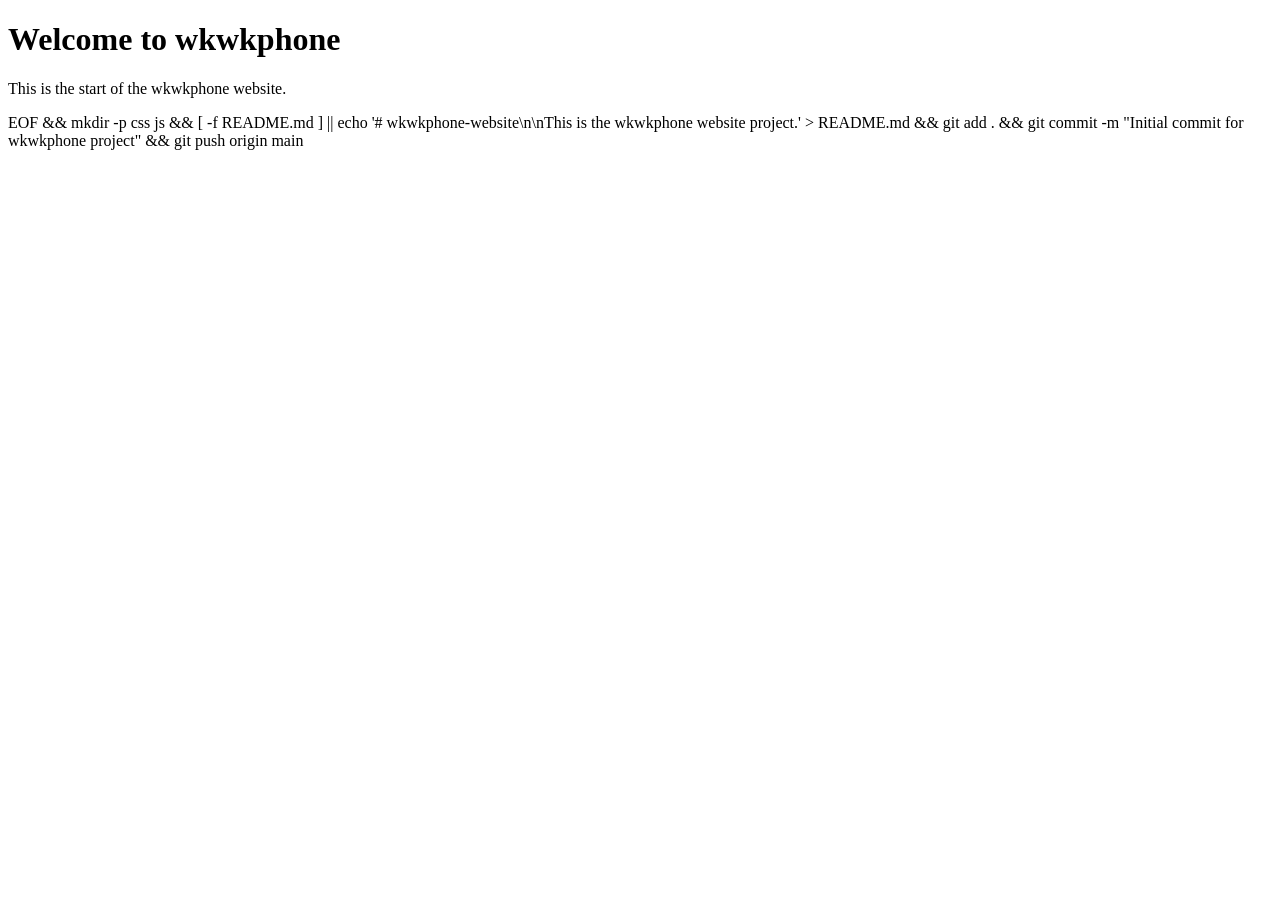
==== wkwk-phone/index.html @ 6ad157a0 "Initialize wkwkphone project with basic structure" ====
<!DOCTYPE html>
<html lang="en">
<head>
    <meta charset="UTF-8">
    <meta name="viewport" content="width=device-width, initial-scale=1.0">
    <title>wkwkphone</title>
    <link rel="stylesheet" href="css/style.css">
</head>
<body>
    <h1>Welcome to wkwkphone</h1>
    <p>This is the start of the wkwkphone website.</p>
    <script src="js/script.js"></script>
</body>
</html>
EOF && mkdir -p css js && [ -f README.md ] || echo '# wkwkphone-website\n\nThis is the wkwkphone website project.' > README.md && git add . && git commit -m "Initial commit for wkwkphone project" && git push origin main
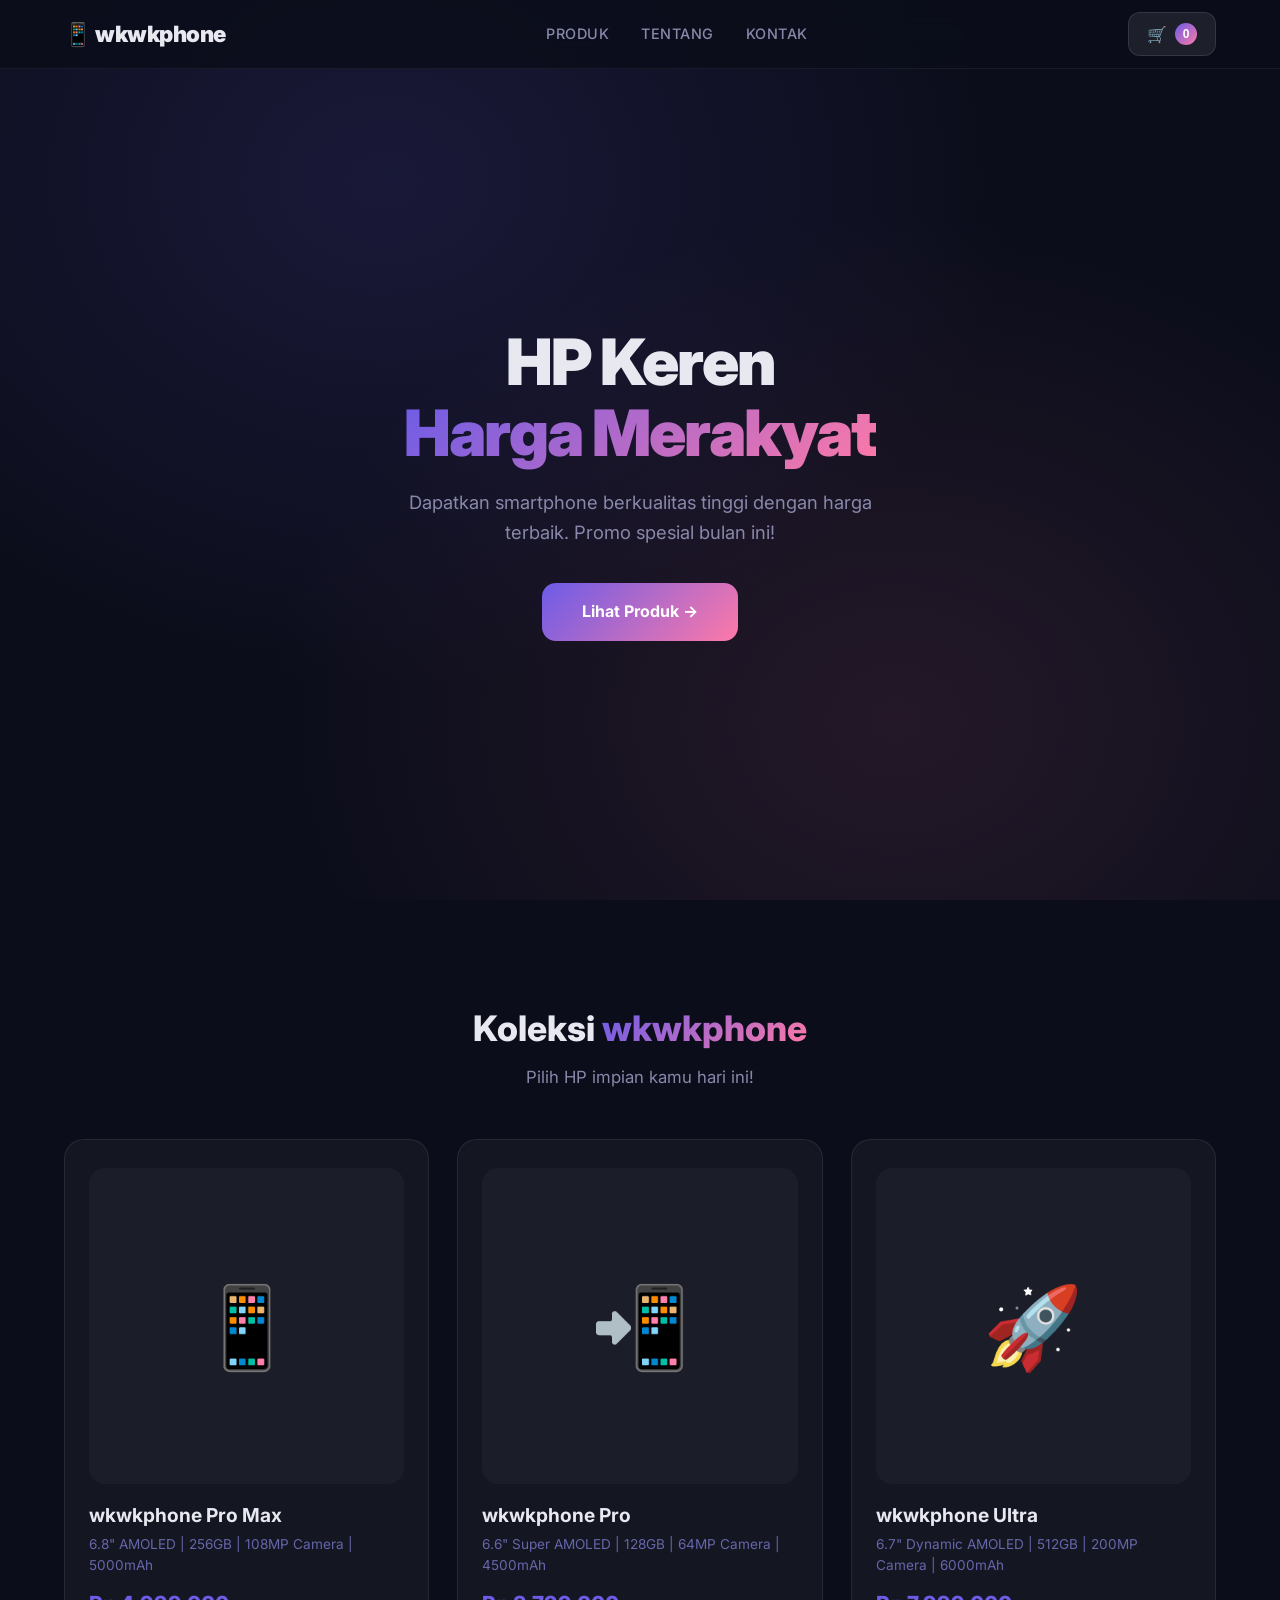
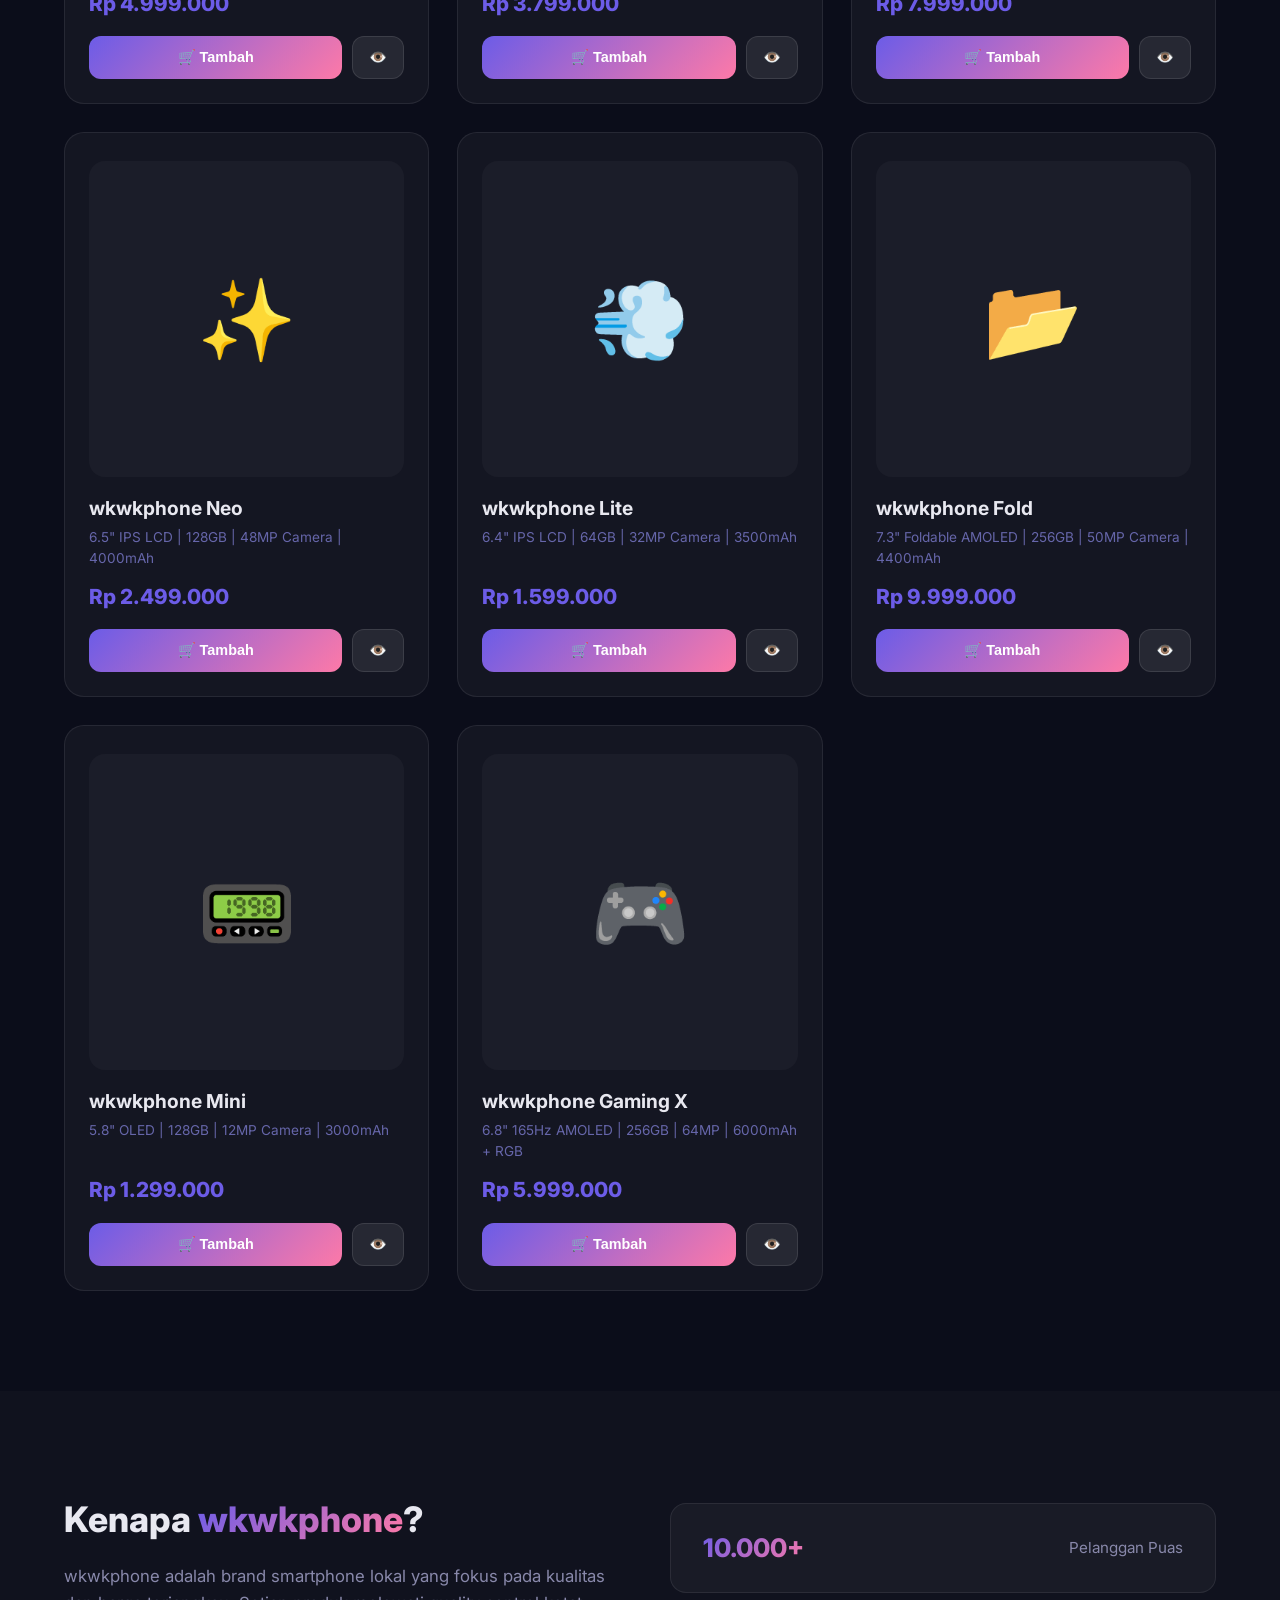
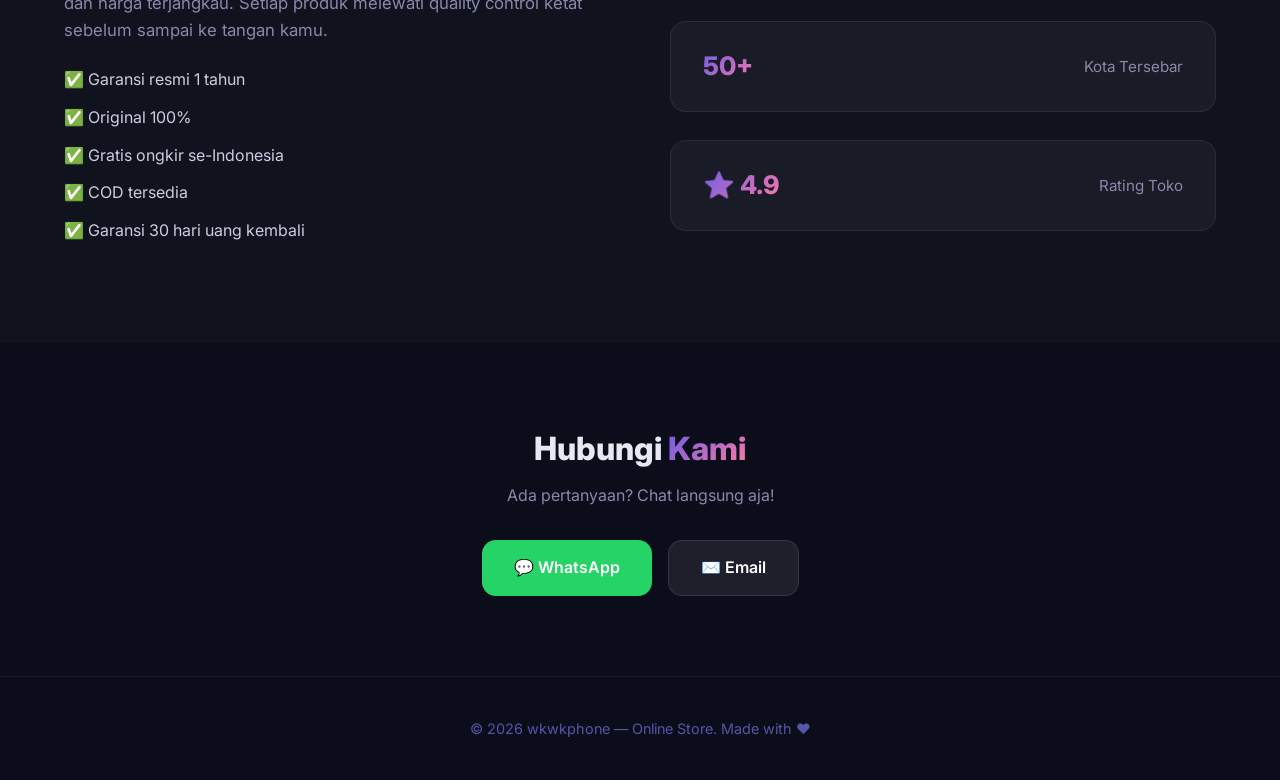
==== commit 498117c9: "feat: wkwkphone online store - 8 produk HP + cart + WA checkout" ====
--- a/wkwk-phone/index.html
+++ b/wkwk-phone/index.html
@@ -1,15 +1,124 @@
 <!DOCTYPE html>
-<html lang="en">
+<html lang="id">
 <head>
-    <meta charset="UTF-8">
-    <meta name="viewport" content="width=device-width, initial-scale=1.0">
-    <title>wkwkphone</title>
-    <link rel="stylesheet" href="css/style.css">
+  <meta charset="UTF-8">
+  <meta name="viewport" content="width=device-width, initial-scale=1.0">
+  <title>wkwkphone — Online Store</title>
+  <link rel="stylesheet" href="css/style.css">
+  <link href="https://fonts.googleapis.com/css2?family=Inter:wght@400;500;600;700;800;900&display=swap" rel="stylesheet">
 </head>
 <body>
-    <h1>Welcome to wkwkphone</h1>
-    <p>This is the start of the wkwkphone website.</p>
-    <script src="js/script.js"></script>
+
+  <!-- Navbar -->
+  <nav class="navbar">
+    <div class="container nav-container">
+      <a href="#" class="logo">📱 wkwkphone</a>
+      <div class="nav-links">
+        <a href="#products">Produk</a>
+        <a href="#about">Tentang</a>
+        <a href="#contact">Kontak</a>
+      </div>
+      <button class="cart-btn" id="cartBtn" onclick="toggleCart()">
+        🛒 <span id="cartCount">0</span>
+      </button>
+    </div>
+  </nav>
+
+  <!-- Hero -->
+  <section class="hero" id="home">
+    <div class="container hero-content">
+      <h1>HP Keren<br><span class="gradient-text">Harga Merakyat</span></h1>
+      <p>Dapatkan smartphone berkualitas tinggi dengan harga terbaik. Promo spesial bulan ini!</p>
+      <a href="#products" class="btn-primary">Lihat Produk →</a>
+    </div>
+  </section>
+
+  <!-- Products -->
+  <section class="products" id="products">
+    <div class="container">
+      <div class="section-title">
+        <h2>Koleksi <span class="gradient-text">wkwkphone</span></h2>
+        <p>Pilih HP impian kamu hari ini!</p>
+      </div>
+      <div class="product-grid" id="productGrid">
+        <!-- Rendered by JS -->
+      </div>
+    </div>
+  </section>
+
+  <!-- About -->
+  <section class="about" id="about">
+    <div class="container">
+      <div class="about-grid">
+        <div class="about-text">
+          <h2>Kenapa <span class="gradient-text">wkwkphone</span>?</h2>
+          <p>wkwkphone adalah brand smartphone lokal yang fokus pada kualitas dan harga terjangkau. Setiap produk melewati quality control ketat sebelum sampai ke tangan kamu.</p>
+          <ul class="benefits">
+            <li>✅ Garansi resmi 1 tahun</li>
+            <li>✅ Original 100%</li>
+            <li>✅ Gratis ongkir se-Indonesia</li>
+            <li>✅ COD tersedia</li>
+            <li>✅ Garansi 30 hari uang kembali</li>
+          </ul>
+        </div>
+        <div class="about-stats">
+          <div class="stat">
+            <span class="stat-num">10.000+</span>
+            <span class="stat-label">Pelanggan Puas</span>
+          </div>
+          <div class="stat">
+            <span class="stat-num">50+</span>
+            <span class="stat-label">Kota Tersebar</span>
+          </div>
+          <div class="stat">
+            <span class="stat-num">⭐ 4.9</span>
+            <span class="stat-label">Rating Toko</span>
+          </div>
+        </div>
+      </div>
+    </div>
+  </section>
+
+  <!-- Contact -->
+  <section class="contact" id="contact">
+    <div class="container">
+      <h2>Hubungi <span class="gradient-text">Kami</span></h2>
+      <p>Ada pertanyaan? Chat langsung aja!</p>
+      <div class="contact-buttons">
+        <a href="https://wa.me/628137355599" class="btn-wa" target="_blank">💬 WhatsApp</a>
+        <a href="mailto:hello@wkwkphone.id" class="btn-email">✉️ Email</a>
+      </div>
+    </div>
+  </section>
+
+  <!-- Cart Sidebar -->
+  <div class="cart-overlay" id="cartOverlay" onclick="toggleCart()"></div>
+  <div class="cart-sidebar" id="cartSidebar">
+    <div class="cart-header">
+      <h3>🛒 Keranjang</h3>
+      <button class="cart-close" onclick="toggleCart()">✕</button>
+    </div>
+    <div class="cart-items" id="cartItems">
+      <p class="cart-empty">Belum ada barang nih...</p>
+    </div>
+    <div class="cart-footer" id="cartFooter">
+      <div class="cart-total">
+        <span>Total</span>
+        <span id="cartTotal">Rp 0</span>
+      </div>
+      <button class="btn-checkout" onclick="checkout()">Checkout →</button>
+    </div>
+  </div>
+
+  <!-- Toast -->
+  <div class="toast" id="toast"></div>
+
+  <footer class="footer">
+    <div class="container">
+      <p>© 2026 wkwkphone — Online Store. Made with ❤️</p>
+    </div>
+  </footer>
+
+  <script src="js/script.js"></script>
 </body>
 </html>
-EOF && mkdir -p css js && [ -f README.md ] || echo '# wkwkphone-website\n\nThis is the wkwkphone website project.' > README.md && git add . && git commit -m "Initial commit for wkwkphone project" && git push origin main
--- a/wkwk-phone/css/style.css
+++ b/wkwk-phone/css/style.css
@@ -0,0 +1,304 @@
+/* ===== RESET & BASE ===== */
+*, *::before, *::after { margin: 0; padding: 0; box-sizing: border-box; }
+html { scroll-behavior: smooth; }
+body {
+  font-family: 'Inter', -apple-system, sans-serif;
+  background: #0b0d1a;
+  color: #e8e8f0;
+  line-height: 1.6;
+  overflow-x: hidden;
+}
+a { text-decoration: none; color: inherit; }
+.container { max-width: 1200px; margin: 0 auto; padding: 0 24px; }
+.section-title { text-align: center; margin-bottom: 48px; }
+.section-title h2 { font-size: 2.2rem; font-weight: 800; }
+.section-title p { color: #8888aa; margin-top: 8px; font-size: 1.05rem; }
+
+/* ===== GRADIENT ===== */
+.gradient-text {
+  background: linear-gradient(135deg, #6c5ce7, #fd79a8);
+  -webkit-background-clip: text;
+  -webkit-text-fill-color: transparent;
+  background-clip: text;
+}
+
+/* ===== NAVBAR ===== */
+.navbar {
+  position: fixed;
+  top: 0;
+  left: 0;
+  right: 0;
+  z-index: 1000;
+  background: rgba(11, 13, 26, 0.85);
+  backdrop-filter: blur(20px);
+  -webkit-backdrop-filter: blur(20px);
+  border-bottom: 1px solid rgba(255,255,255,0.06);
+}
+.nav-container {
+  display: flex;
+  align-items: center;
+  justify-content: space-between;
+  height: 68px;
+}
+.logo { font-size: 1.4rem; font-weight: 900; letter-spacing: -0.5px; }
+.nav-links { display: flex; gap: 32px; }
+.nav-links a {
+  font-weight: 500; font-size: 0.9rem; color: #8888aa;
+  transition: color 0.2s; text-transform: uppercase; letter-spacing: 0.5px;
+}
+.nav-links a:hover { color: #fff; }
+.cart-btn {
+  background: rgba(255,255,255,0.08);
+  border: 1px solid rgba(255,255,255,0.1);
+  color: #fff;
+  padding: 10px 18px;
+  border-radius: 12px;
+  cursor: pointer;
+  font-size: 1rem;
+  display: flex;
+  align-items: center;
+  gap: 8px;
+  transition: all 0.2s;
+}
+.cart-btn:hover { background: rgba(255,255,255,0.14); }
+#cartCount {
+  background: linear-gradient(135deg, #6c5ce7, #fd79a8);
+  border-radius: 50%;
+  width: 22px; height: 22px;
+  display: inline-flex; align-items: center; justify-content: center;
+  font-size: 0.75rem; font-weight: 700;
+}
+
+/* ===== HERO ===== */
+.hero {
+  min-height: 100vh;
+  display: flex;
+  align-items: center;
+  justify-content: center;
+  text-align: center;
+  position: relative;
+  background: radial-gradient(ellipse at 30% 20%, rgba(108,92,231,0.15) 0%, transparent 50%),
+              radial-gradient(ellipse at 70% 80%, rgba(253,121,168,0.1) 0%, transparent 50%);
+  padding-top: 68px;
+}
+.hero-content h1 {
+  font-size: 4rem;
+  font-weight: 900;
+  line-height: 1.1;
+  letter-spacing: -2px;
+  margin-bottom: 20px;
+}
+.hero-content p {
+  font-size: 1.15rem;
+  color: #8888aa;
+  max-width: 520px;
+  margin: 0 auto 36px;
+}
+.btn-primary {
+  display: inline-block;
+  background: linear-gradient(135deg, #6c5ce7, #fd79a8);
+  color: #fff;
+  padding: 16px 40px;
+  border-radius: 14px;
+  font-weight: 700;
+  font-size: 1rem;
+  transition: transform 0.2s, box-shadow 0.2s;
+}
+.btn-primary:hover {
+  transform: translateY(-2px);
+  box-shadow: 0 12px 40px rgba(108,92,231,0.35);
+}
+
+/* ===== PRODUCTS ===== */
+.products { padding: 100px 0; }
+.product-grid {
+  display: grid;
+  grid-template-columns: repeat(auto-fill, minmax(270px, 1fr));
+  gap: 28px;
+}
+.product-card {
+  background: rgba(255,255,255,0.04);
+  border: 1px solid rgba(255,255,255,0.08);
+  border-radius: 20px;
+  padding: 28px 24px 24px;
+  transition: all 0.3s;
+  display: flex;
+  flex-direction: column;
+}
+.product-card:hover {
+  background: rgba(255,255,255,0.07);
+  border-color: rgba(108,92,231,0.3);
+  transform: translateY(-4px);
+  box-shadow: 0 20px 60px rgba(0,0,0,0.3);
+}
+.product-img {
+  width: 100%;
+  aspect-ratio: 1;
+  display: flex;
+  align-items: center;
+  justify-content: center;
+  font-size: 5rem;
+  margin-bottom: 16px;
+  background: rgba(255,255,255,0.03);
+  border-radius: 16px;
+}
+.product-name {
+  font-size: 1.2rem;
+  font-weight: 700;
+  margin-bottom: 4px;
+}
+.product-specs {
+  font-size: 0.85rem;
+  color: #6666aa;
+  margin-bottom: 12px;
+  line-height: 1.5;
+  flex: 1;
+}
+.product-price {
+  font-size: 1.3rem;
+  font-weight: 800;
+  color: #6c5ce7;
+  margin-bottom: 16px;
+}
+.product-actions { display: flex; gap: 10px; }
+.btn-add {
+  flex: 1;
+  background: linear-gradient(135deg, #6c5ce7, #fd79a8);
+  color: #fff;
+  border: none;
+  padding: 12px;
+  border-radius: 12px;
+  font-weight: 600;
+  font-size: 0.9rem;
+  cursor: pointer;
+  transition: transform 0.2s;
+}
+.btn-add:hover { transform: scale(1.03); }
+.btn-detail {
+  background: rgba(255,255,255,0.08);
+  color: #aaaacc;
+  border: 1px solid rgba(255,255,255,0.1);
+  padding: 12px 16px;
+  border-radius: 12px;
+  font-size: 0.9rem;
+  cursor: pointer;
+  transition: all 0.2s;
+}
+.btn-detail:hover { background: rgba(255,255,255,0.12); color: #fff; }
+
+/* ===== ABOUT ===== */
+.about { padding: 100px 0; background: rgba(255,255,255,0.02); }
+.about-grid { display: grid; grid-template-columns: 1fr 1fr; gap: 60px; align-items: center; }
+.about-text h2 { font-size: 2.2rem; font-weight: 800; margin-bottom: 16px; }
+.about-text p { color: #8888aa; margin-bottom: 24px; font-size: 1.05rem; }
+.benefits { list-style: none; display: flex; flex-direction: column; gap: 12px; }
+.benefits li { font-size: 1rem; color: #cccce0; }
+.about-stats { display: flex; flex-direction: column; gap: 28px; }
+.stat {
+  background: rgba(255,255,255,0.04);
+  border: 1px solid rgba(255,255,255,0.08);
+  border-radius: 16px;
+  padding: 24px 32px;
+  display: flex;
+  justify-content: space-between;
+  align-items: center;
+}
+.stat-num { font-size: 1.6rem; font-weight: 800; background: linear-gradient(135deg, #6c5ce7, #fd79a8); -webkit-background-clip: text; -webkit-text-fill-color: transparent; background-clip: text; }
+.stat-label { font-size: 0.95rem; color: #8888aa; }
+
+/* ===== CONTACT ===== */
+.contact { padding: 80px 0; text-align: center; }
+.contact h2 { font-size: 2rem; font-weight: 800; margin-bottom: 8px; }
+.contact p { color: #8888aa; margin-bottom: 32px; }
+.contact-buttons { display: flex; gap: 16px; justify-content: center; flex-wrap: wrap; }
+.btn-wa, .btn-email {
+  display: inline-flex;
+  align-items: center;
+  gap: 8px;
+  padding: 14px 32px;
+  border-radius: 14px;
+  font-weight: 600;
+  transition: transform 0.2s;
+}
+.btn-wa { background: #25D366; color: #fff; }
+.btn-wa:hover { transform: translateY(-2px); box-shadow: 0 8px 24px rgba(37,211,102,0.3); }
+.btn-email { background: rgba(255,255,255,0.08); color: #fff; border: 1px solid rgba(255,255,255,0.1); }
+.btn-email:hover { transform: translateY(-2px); background: rgba(255,255,255,0.12); }
+
+/* ===== CART SIDEBAR ===== */
+.cart-overlay {
+  position: fixed; inset: 0; background: rgba(0,0,0,0.5);
+  z-index: 1999; opacity: 0; pointer-events: none; transition: opacity 0.3s;
+}
+.cart-overlay.open { opacity: 1; pointer-events: auto; }
+.cart-sidebar {
+  position: fixed; top: 0; right: 0; width: 380px; max-width: 90vw;
+  height: 100vh; background: #12142a; z-index: 2000;
+  border-left: 1px solid rgba(255,255,255,0.08);
+  transform: translateX(100%); transition: transform 0.35s cubic-bezier(0.22, 1, 0.36, 1);
+  display: flex; flex-direction: column;
+}
+.cart-sidebar.open { transform: translateX(0); }
+.cart-header {
+  display: flex; align-items: center; justify-content: space-between;
+  padding: 24px; border-bottom: 1px solid rgba(255,255,255,0.06);
+}
+.cart-header h3 { font-size: 1.2rem; }
+.cart-close {
+  background: none; border: none; color: #8888aa; font-size: 1.4rem;
+  cursor: pointer; padding: 4px;
+}
+.cart-items { flex: 1; overflow-y: auto; padding: 16px 24px; }
+.cart-empty { text-align: center; color: #5555aa; margin-top: 60px; font-size: 0.95rem; }
+.cart-item {
+  display: flex; gap: 14px; align-items: center;
+  padding: 14px 0; border-bottom: 1px solid rgba(255,255,255,0.05);
+}
+.cart-item-img { font-size: 2rem; width: 48px; text-align: center; }
+.cart-item-info { flex: 1; }
+.cart-item-name { font-weight: 600; font-size: 0.95rem; }
+.cart-item-price { color: #6c5ce7; font-weight: 700; font-size: 0.9rem; }
+.cart-item-qty { display: flex; align-items: center; gap: 10px; margin-top: 6px; }
+.qty-btn {
+  width: 28px; height: 28px; border-radius: 8px; border: 1px solid rgba(255,255,255,0.1);
+  background: rgba(255,255,255,0.05); color: #fff; cursor: pointer;
+  display: flex; align-items: center; justify-content: center; font-size: 0.9rem;
+}
+.qty-btn:hover { background: rgba(255,255,255,0.1); }
+.cart-item-qty span { font-weight: 600; min-width: 20px; text-align: center; }
+.cart-footer {
+  padding: 20px 24px; border-top: 1px solid rgba(255,255,255,0.06);
+}
+.cart-total {
+  display: flex; justify-content: space-between; font-weight: 700;
+  font-size: 1.15rem; margin-bottom: 16px;
+}
+.btn-checkout {
+  width: 100%; padding: 14px; border: none; border-radius: 14px;
+  background: linear-gradient(135deg, #6c5ce7, #fd79a8); color: #fff;
+  font-weight: 700; font-size: 1rem; cursor: pointer; transition: transform 0.2s;
+}
+.btn-checkout:hover { transform: scale(1.02); }
+
+/* ===== TOAST ===== */
+.toast {
+  position: fixed; bottom: 30px; left: 50%; transform: translateX(-50%) translateY(80px);
+  background: #1a1d3a; color: #fff; padding: 14px 28px; border-radius: 14px;
+  font-weight: 600; font-size: 0.9rem; border: 1px solid rgba(255,255,255,0.1);
+  opacity: 0; pointer-events: none; transition: all 0.35s; z-index: 3000;
+  box-shadow: 0 8px 32px rgba(0,0,0,0.4);
+}
+.toast.show { opacity: 1; transform: translateX(-50%) translateY(0); }
+
+/* ===== FOOTER ===== */
+.footer { padding: 40px 0; text-align: center; border-top: 1px solid rgba(255,255,255,0.05); }
+.footer p { color: #5555aa; font-size: 0.9rem; }
+
+/* ===== RESPONSIVE ===== */
+@media (max-width: 768px) {
+  .hero-content h1 { font-size: 2.5rem; }
+  .nav-links { display: none; }
+  .about-grid { grid-template-columns: 1fr; gap: 40px; }
+  .product-grid { grid-template-columns: repeat(auto-fill, minmax(220px, 1fr)); }
+  .cart-sidebar { width: 100vw; max-width: 100vw; }
+}
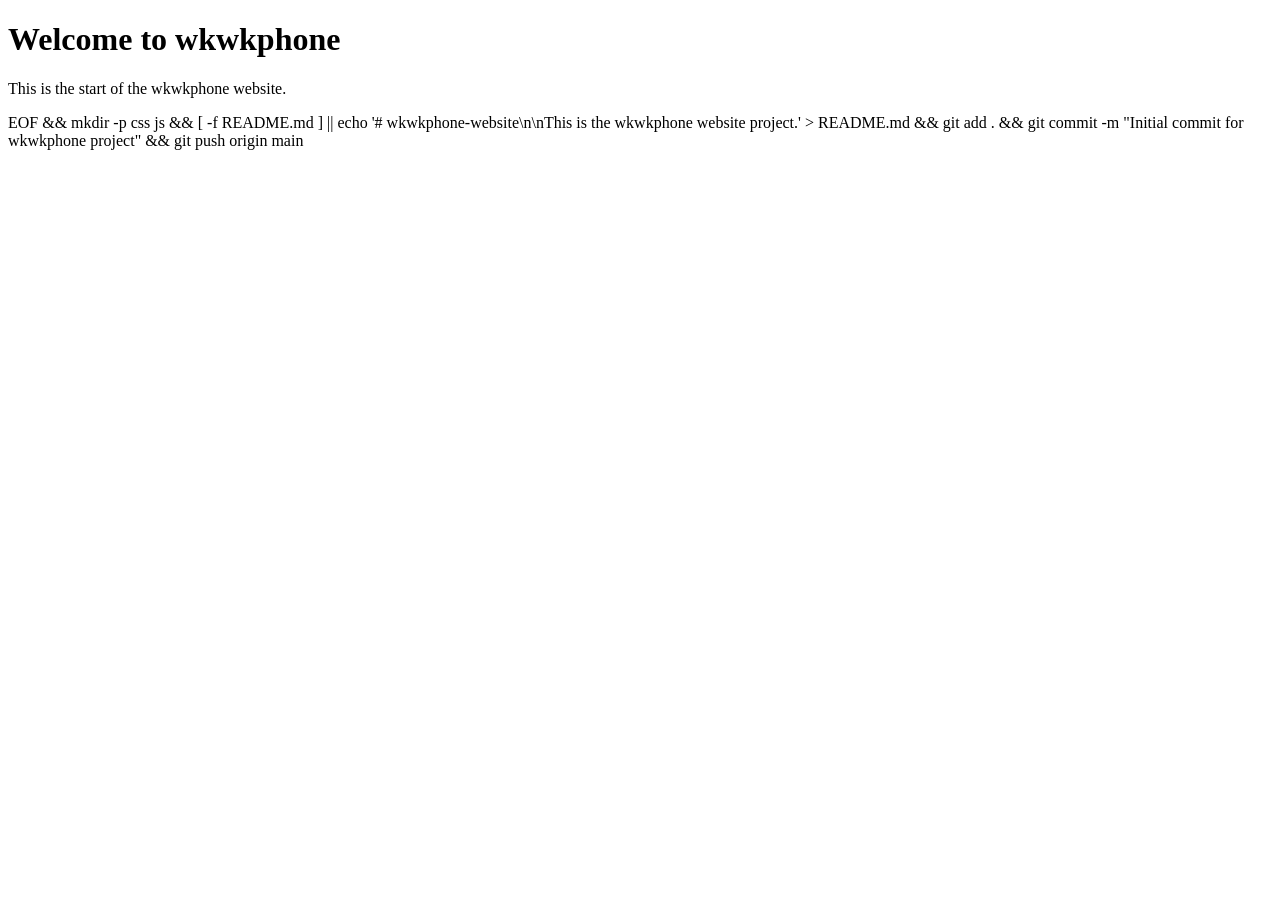
==== commit 74baa3b9: "Revert "feat: wkwkphone online store - 8 produk HP + cart + WA checkout" This reverts commit 498117c" ====
--- a/wkwk-phone/index.html
+++ b/wkwk-phone/index.html
@@ -1,124 +1,15 @@
 <!DOCTYPE html>
-<html lang="id">
+<html lang="en">
 <head>
-  <meta charset="UTF-8">
-  <meta name="viewport" content="width=device-width, initial-scale=1.0">
-  <title>wkwkphone — Online Store</title>
-  <link rel="stylesheet" href="css/style.css">
-  <link href="https://fonts.googleapis.com/css2?family=Inter:wght@400;500;600;700;800;900&display=swap" rel="stylesheet">
+    <meta charset="UTF-8">
+    <meta name="viewport" content="width=device-width, initial-scale=1.0">
+    <title>wkwkphone</title>
+    <link rel="stylesheet" href="css/style.css">
 </head>
 <body>
-
-  <!-- Navbar -->
-  <nav class="navbar">
-    <div class="container nav-container">
-      <a href="#" class="logo">📱 wkwkphone</a>
-      <div class="nav-links">
-        <a href="#products">Produk</a>
-        <a href="#about">Tentang</a>
-        <a href="#contact">Kontak</a>
-      </div>
-      <button class="cart-btn" id="cartBtn" onclick="toggleCart()">
-        🛒 <span id="cartCount">0</span>
-      </button>
-    </div>
-  </nav>
-
-  <!-- Hero -->
-  <section class="hero" id="home">
-    <div class="container hero-content">
-      <h1>HP Keren<br><span class="gradient-text">Harga Merakyat</span></h1>
-      <p>Dapatkan smartphone berkualitas tinggi dengan harga terbaik. Promo spesial bulan ini!</p>
-      <a href="#products" class="btn-primary">Lihat Produk →</a>
-    </div>
-  </section>
-
-  <!-- Products -->
-  <section class="products" id="products">
-    <div class="container">
-      <div class="section-title">
-        <h2>Koleksi <span class="gradient-text">wkwkphone</span></h2>
-        <p>Pilih HP impian kamu hari ini!</p>
-      </div>
-      <div class="product-grid" id="productGrid">
-        <!-- Rendered by JS -->
-      </div>
-    </div>
-  </section>
-
-  <!-- About -->
-  <section class="about" id="about">
-    <div class="container">
-      <div class="about-grid">
-        <div class="about-text">
-          <h2>Kenapa <span class="gradient-text">wkwkphone</span>?</h2>
-          <p>wkwkphone adalah brand smartphone lokal yang fokus pada kualitas dan harga terjangkau. Setiap produk melewati quality control ketat sebelum sampai ke tangan kamu.</p>
-          <ul class="benefits">
-            <li>✅ Garansi resmi 1 tahun</li>
-            <li>✅ Original 100%</li>
-            <li>✅ Gratis ongkir se-Indonesia</li>
-            <li>✅ COD tersedia</li>
-            <li>✅ Garansi 30 hari uang kembali</li>
-          </ul>
-        </div>
-        <div class="about-stats">
-          <div class="stat">
-            <span class="stat-num">10.000+</span>
-            <span class="stat-label">Pelanggan Puas</span>
-          </div>
-          <div class="stat">
-            <span class="stat-num">50+</span>
-            <span class="stat-label">Kota Tersebar</span>
-          </div>
-          <div class="stat">
-            <span class="stat-num">⭐ 4.9</span>
-            <span class="stat-label">Rating Toko</span>
-          </div>
-        </div>
-      </div>
-    </div>
-  </section>
-
-  <!-- Contact -->
-  <section class="contact" id="contact">
-    <div class="container">
-      <h2>Hubungi <span class="gradient-text">Kami</span></h2>
-      <p>Ada pertanyaan? Chat langsung aja!</p>
-      <div class="contact-buttons">
-        <a href="https://wa.me/628137355599" class="btn-wa" target="_blank">💬 WhatsApp</a>
-        <a href="mailto:hello@wkwkphone.id" class="btn-email">✉️ Email</a>
-      </div>
-    </div>
-  </section>
-
-  <!-- Cart Sidebar -->
-  <div class="cart-overlay" id="cartOverlay" onclick="toggleCart()"></div>
-  <div class="cart-sidebar" id="cartSidebar">
-    <div class="cart-header">
-      <h3>🛒 Keranjang</h3>
-      <button class="cart-close" onclick="toggleCart()">✕</button>
-    </div>
-    <div class="cart-items" id="cartItems">
-      <p class="cart-empty">Belum ada barang nih...</p>
-    </div>
-    <div class="cart-footer" id="cartFooter">
-      <div class="cart-total">
-        <span>Total</span>
-        <span id="cartTotal">Rp 0</span>
-      </div>
-      <button class="btn-checkout" onclick="checkout()">Checkout →</button>
-    </div>
-  </div>
-
-  <!-- Toast -->
-  <div class="toast" id="toast"></div>
-
-  <footer class="footer">
-    <div class="container">
-      <p>© 2026 wkwkphone — Online Store. Made with ❤️</p>
-    </div>
-  </footer>
-
-  <script src="js/script.js"></script>
+    <h1>Welcome to wkwkphone</h1>
+    <p>This is the start of the wkwkphone website.</p>
+    <script src="js/script.js"></script>
 </body>
 </html>
+EOF && mkdir -p css js && [ -f README.md ] || echo '# wkwkphone-website\n\nThis is the wkwkphone website project.' > README.md && git add . && git commit -m "Initial commit for wkwkphone project" && git push origin main
